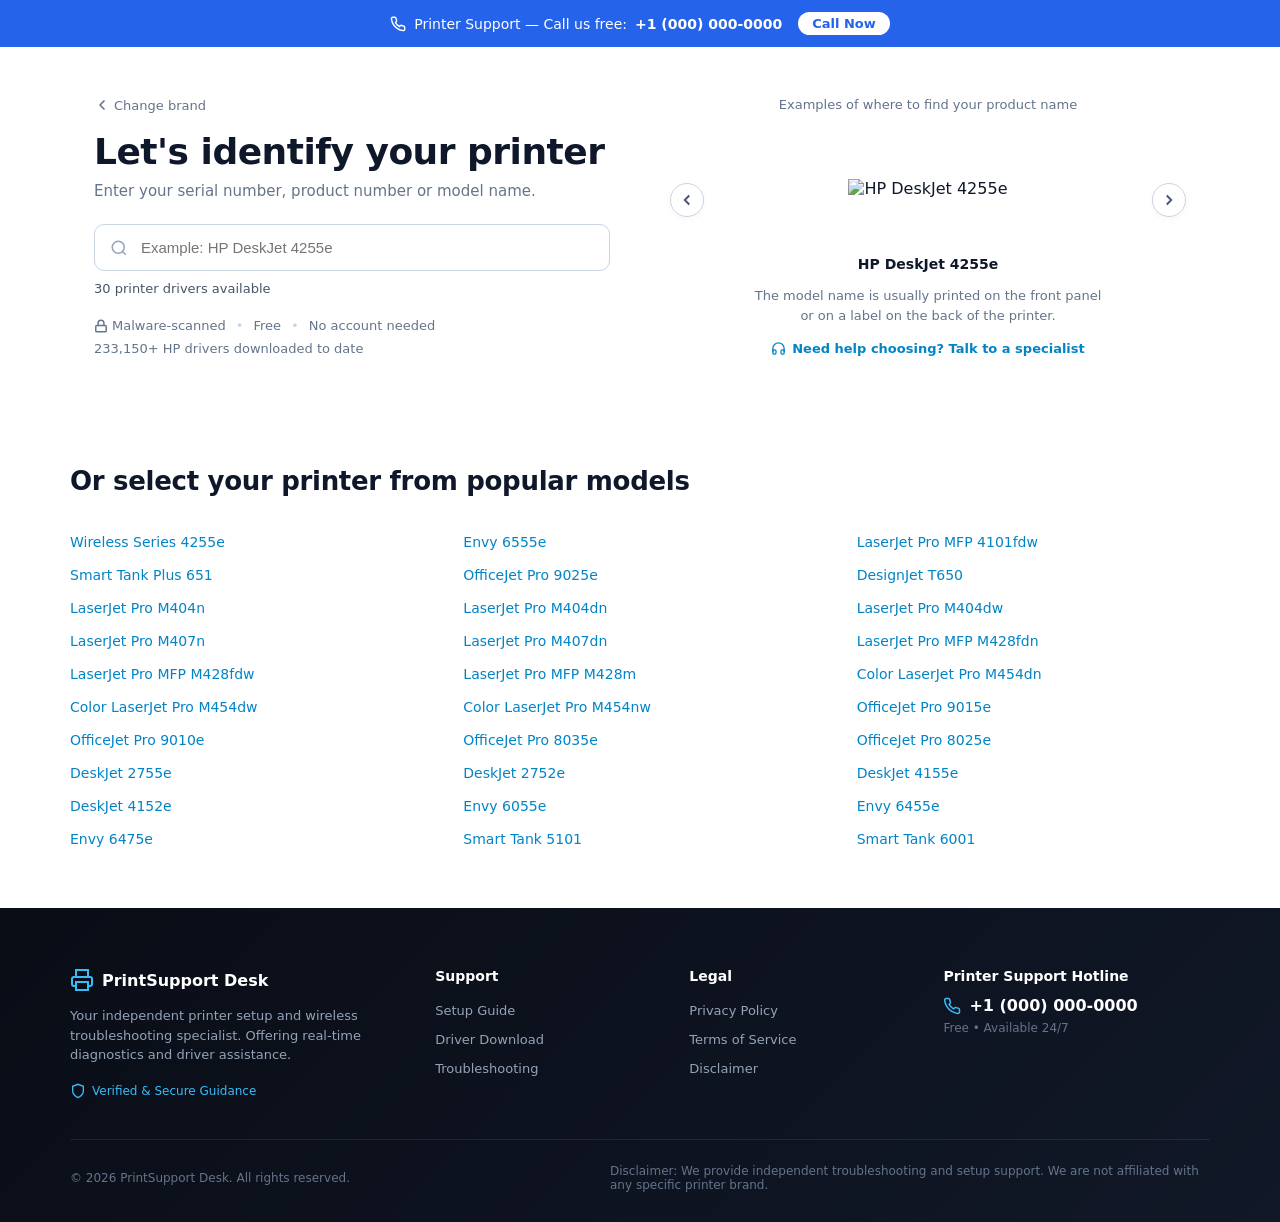
==== printers/hp/index.html @ 269436c1 "first commit" ====
<!DOCTYPE html>
<html lang="en">
<head>
     <meta charset="utf-8">
  <meta name="viewport" content="width=device-width, initial-scale=1">
  <meta name="theme-color" content="#0757a4">
  <meta name="description" content="Get help with HP printer setup, wireless connections, drivers, and print quality. Find guidance for popular HP Envy, OfficeJet, DeskJet, and LaserJet printers.">
  <meta name="robots" content="index, follow">
  <meta property="og:type" content="website">
  <meta property="og:title" content="HP Printer Support and Setup Help">
  <meta property="og:description" content="Find printer setup, Wi-Fi, driver, and print-quality help for popular HP printer families.">
  <title>HP Printer Support and Setup Help</title>
<link rel="stylesheet" href="../../styles/common.css">
<link rel="stylesheet" href="../../styles/hp.css">
  <link rel="preconnect" href="https://fonts.googleapis.com">
  <link rel="preconnect" href="https://fonts.gstatic.com" crossorigin>
  <link href="https://fonts.googleapis.com/css2?family=DM+Sans:wght@400;500;600;700&family=Manrope:wght@400;500;600;700;800&display=swap" rel="stylesheet">
</head>
<body>
    





<section class="printer-lookup-section">

  <!-- Top Blue Helpline Bar -->
  <div class="top-helpline-bar">
    <div class="helpline-content">
      <span class="helpline-text">
        <svg viewBox="0 0 24 24" width="16" height="16" fill="none" stroke="currentColor" stroke-width="2.2" stroke-linecap="round" stroke-linejoin="round"><path d="M22 16.92v3a2 2 0 0 1-2.18 2 19.79 19.79 0 0 1-8.63-3.07 19.5 19.5 0 0 1-6-6 19.79 19.79 0 0 1-3.07-8.67A2 2 0 0 1 4.11 2h3a2 2 0 0 1 2 1.72 12.84 12.84 0 0 0 .7 2.81 2 2 0 0 1-.45 2.11L8.09 9.91a16 16 0 0 0 6 6l1.27-1.27a2 2 0 0 1 2.11-.45 12.84 12.84 0 0 0 2.81.7A2 2 0 0 1 22 16.92z"></path></svg>
        Printer Support &mdash; Call us free: <strong>+1 (000) 000-0000</strong>
      </span>
      <a href="tel:+18559478895" class="call-now-pill">Call Now</a>
    </div>
  </div>

  <!-- Main Body Content -->
  <div class="lookup-body-container">
    <div class="lookup-grid">
      
      <!-- Left Column: Search & Details -->
      <div class="lookup-left">
        <a href="../index.html" class="back-link">
          <svg viewBox="0 0 24 24" width="16" height="16" fill="none" stroke="currentColor" stroke-width="2.5" stroke-linecap="round" stroke-linejoin="round"><polyline points="15 18 9 12 15 6"></polyline></svg>
          Change brand
        </a>

        <h1 class="lookup-title">Let's identify your printer</h1>
        <p class="lookup-subtitle">Enter your serial number, product number or model name.</p>

        <div class="search-box-wrapper">
          <span class="search-icon">
            <svg viewBox="0 0 24 24" width="18" height="18" fill="none" stroke="currentColor" stroke-width="2"><circle cx="11" cy="11" r="8"></circle><line x1="21" y1="21" x2="16.65" y2="16.65"></line></svg>
          </span>
          <input
            type="text"
            id="printer-model-search"
            class="search-input"
            placeholder="Example: HP DeskJet 4255e"
            aria-label="Search printer model"
            role="combobox"
            aria-autocomplete="list"
            aria-controls="printer-model-suggestions"
            aria-expanded="false"
            autocomplete="off"
          />
          <button type="button" class="search-clear" aria-label="Clear printer search" hidden>&times;</button>
          <ul class="model-suggestions" id="printer-model-suggestions" role="listbox" aria-label="Printer model suggestions" hidden></ul>
        </div>

        <span class="drivers-count">30 printer drivers available</span>

        <div class="features-row">
          <span><svg viewBox="0 0 24 24" width="14" height="14" fill="none" stroke="currentColor" stroke-width="2.5"><rect x="3" y="11" width="18" height="11" rx="2" ry="2"></rect><path d="M7 11V7a5 5 0 0 1 10 0v4"></path></svg> Malware-scanned</span>
          <span class="dot">&bull;</span>
          <span>Free</span>
          <span class="dot">&bull;</span>
          <span>No account needed</span>
        </div>

        <p class="download-stats">233,150+ HP drivers downloaded to date</p>
      </div>

      <!-- Right Column: Carousel with Image Tags -->
      <div class="lookup-right">
        <span class="carousel-caption-top">Examples of where to find your product name</span>

        <div class="carousel-wrapper">
          <button class="carousel-btn prev-btn" aria-label="Previous slide">
            <svg viewBox="0 0 24 24" width="18" height="18" fill="none" stroke="currentColor" stroke-width="2.5"><polyline points="15 18 9 12 15 6"></polyline></svg>
          </button>

          <div class="carousel-slides-container">
            <!-- Slide 1 -->
            <div class="carousel-slide active">
              <div class="slide-image-box">
                <!-- Replace src with your first printer image path -->
                <img src="path/to/printer-image-1.png" alt="HP DeskJet 4255e" class="carousel-img" />
              </div>
              <span class="slide-model-name">HP DeskJet 4255e</span>
            </div>

            <!-- Slide 2 -->
            <div class="carousel-slide">
              <div class="slide-image-box">
                <!-- Replace src with your second printer image path -->
                <img src="path/to/printer-image-2.png" alt="HP OfficeJet Pro 9015e" class="carousel-img" />
              </div>
              <span class="slide-model-name">HP OfficeJet Pro 9015e</span>
            </div>

            <!-- Slide 3 -->
            <div class="carousel-slide">
              <div class="slide-image-box">
                <!-- Replace src with your third printer image path -->
                <img src="path/to/printer-image-3.png" alt="HP Envy 6055e" class="carousel-img" />
              </div>
              <span class="slide-model-name">HP Envy 6055e</span>
            </div>
          </div>

          <button class="carousel-btn next-btn" aria-label="Next slide">
            <svg viewBox="0 0 24 24" width="18" height="18" fill="none" stroke="currentColor" stroke-width="2.5"><polyline points="9 18 15 12 9 6"></polyline></svg>
          </button>
        </div>

        <p class="model-location-tip">The model name is usually printed on the front panel or on a label on the back of the printer.</p>

        <a href="#specialist" class="specialist-link">
          <svg viewBox="0 0 24 24" width="15" height="15" fill="none" stroke="currentColor" stroke-width="2"><path d="M3 18v-6a9 9 0 0 1 18 0v6"></path><path d="M21 19a2 2 0 0 1-2 2h-1a2 2 0 0 1-2-2v-3a2 2 0 0 1 2-2h3zM3 19a2 2 0 0 0 2 2h1a2 2 0 0 0 2-2v-3a2 2 0 0 0-2-2H3z"></path></svg>
          Need help choosing? Talk to a specialist
        </a>
      </div>

    </div>
  </div>

</section>









<section class="popular-models-section">
  <link rel="stylesheet" href="styles.css">

  <div class="popular-container">
    <h2 class="popular-title">Or select your printer from popular models</h2>

    <div class="models-grid">
      <!-- Column 1 -->
      <ul class="models-list">
        <li><a href="#model-1">Wireless Series 4255e</a></li>
        <li><a href="#model-2">Smart Tank Plus 651</a></li>
        <li><a href="#model-3">LaserJet Pro M404n</a></li>
        <li><a href="#model-4">LaserJet Pro M407n</a></li>
        <li><a href="#model-5">LaserJet Pro MFP M428fdw</a></li>
        <li><a href="#model-6">Color LaserJet Pro M454dw</a></li>
        <li><a href="#model-7">OfficeJet Pro 9010e</a></li>
        <li><a href="#model-8">DeskJet 2755e</a></li>
        <li><a href="#model-9">DeskJet 4152e</a></li>
        <li><a href="#model-10">Envy 6475e</a></li>
      </ul>

      <!-- Column 2 -->
      <ul class="models-list">
        <li><a href="#model-11">Envy 6555e</a></li>
        <li><a href="#model-12">OfficeJet Pro 9025e</a></li>
        <li><a href="#model-13">LaserJet Pro M404dn</a></li>
        <li><a href="#model-14">LaserJet Pro M407dn</a></li>
        <li><a href="#model-15">LaserJet Pro MFP M428m</a></li>
        <li><a href="#model-16">Color LaserJet Pro M454nw</a></li>
        <li><a href="#model-17">OfficeJet Pro 8035e</a></li>
        <li><a href="#model-18">DeskJet 2752e</a></li>
        <li><a href="#model-19">Envy 6055e</a></li>
        <li><a href="#model-20">Smart Tank 5101</a></li>
      </ul>

      <!-- Column 3 -->
      <ul class="models-list">
        <li><a href="#model-21">LaserJet Pro MFP 4101fdw</a></li>
        <li><a href="#model-22">DesignJet T650</a></li>
        <li><a href="#model-23">LaserJet Pro M404dw</a></li>
        <li><a href="#model-24">LaserJet Pro MFP M428fdn</a></li>
        <li><a href="#model-25">Color LaserJet Pro M454dn</a></li>
        <li><a href="#model-26">OfficeJet Pro 9015e</a></li>
        <li><a href="#model-27">OfficeJet Pro 8025e</a></li>
        <li><a href="#model-28">DeskJet 4155e</a></li>
        <li><a href="#model-29">Envy 6455e</a></li>
        <li><a href="#model-30">Smart Tank 6001</a></li>
      </ul>
    </div>
  </div>
</section>



























<footer class="footer-section">
  <link rel="stylesheet" href="styles.css">

  <div class="footer-container">
    <div class="footer-top">
      <!-- Left Info Column -->
      <div class="footer-brand-col">
        <div class="footer-logo">
          <svg viewBox="0 0 24 24" width="24" height="24" fill="none" stroke="currentColor" stroke-width="2">
            <polyline points="6 9 6 2 18 2 18 9"></polyline>
            <path d="M6 18H4a2 2 0 0 1-2-2v-5a2 2 0 0 1 2-2h16a2 2 0 0 1 2 2v5a2 2 0 0 1-2 2h-2"></path>
            <rect x="6" y="14" width="12" height="8"></rect>
          </svg>
          <span>PrintSupport Desk</span>
        </div>
        <p class="footer-desc">
          Your independent printer setup and wireless troubleshooting specialist. Offering real-time diagnostics and driver assistance.
        </p>
        <div class="secure-badge">
          <svg viewBox="0 0 24 24" width="16" height="16" fill="none" stroke="currentColor" stroke-width="2"><path d="M12 22s8-4 8-10V5l-8-3-8 3v7c0 6 8 10 8 10z"></path></svg>
          <span>Verified & Secure Guidance</span>
        </div>
      </div>

      <!-- Quick Links -->
      <div class="footer-nav-col">
        <h4>Support</h4>
        <ul>
          <li><a href="/printers/hp/">Setup Guide</a></li>
          <li><a href="/printers/hp/">Driver Download</a></li>
          <li><a href="/printers/hp/">Troubleshooting</a></li>
        </ul>
      </div>

      <!-- Legal Links -->
      <div class="footer-nav-col">
        <h4>Legal</h4>
        <ul>
          <li><a href="#privacy">Privacy Policy</a></li>
          <li><a href="#terms">Terms of Service</a></li>
          <li><a href="#disclaimer">Disclaimer</a></li>
        </ul>
      </div>

      <!-- Hotline Column -->
      <div class="footer-hotline-col">
        <h4>Printer Support Hotline</h4>
        <a href="tel:+10000000000" class="hotline-number">
          <svg viewBox="0 0 24 24" width="18" height="18" fill="none" stroke="currentColor" stroke-width="2"><path d="M22 16.92v3a2 2 0 0 1-2.18 2 19.79 19.79 0 0 1-8.63-3.07 19.5 19.5 0 0 1-6-6 19.79 19.79 0 0 1-3.07-8.67A2 2 0 0 1 4.11 2h3a2 2 0 0 1 2 1.72 12.84 12.84 0 0 0 .7 2.81 2 2 0 0 1-.45 2.11L8.09 9.91a16 16 0 0 0 6 6l1.27-1.27a2 2 0 0 1 2.11-.45 12.84 12.84 0 0 0 2.81.7A2 2 0 0 1 22 16.92z"></path></svg>
          +1 (000) 000-0000
        </a>
        <span class="hotline-sub">Free • Available 24/7</span>
      </div>
    </div>

    <div class="footer-divider"></div>

    <!-- Bottom Copyright & Disclaimer -->
    <div class="footer-bottom">
      <p>&copy; 2026 PrintSupport Desk. All rights reserved.</p>
      <p class="disclaimer-text">
        Disclaimer: We provide independent troubleshooting and setup support. We are not affiliated with any specific printer brand.
      </p>
    </div>
  </div>
</footer>










  <!-- Carousel Script -->
  <script>
    const modelSearch = document.querySelector('#printer-model-search');
    const popularModelLinks = document.querySelectorAll('.popular-models-section .models-list a');
    const suggestionsList = document.querySelector('#printer-model-suggestions');
    const clearSearchButton = document.querySelector('.search-clear');
    const printerModels = Array.from(popularModelLinks, (link) => link.textContent.trim()).filter(Boolean);
    let activeSuggestionIndex = -1;

    function closeSuggestions() {
      suggestionsList.hidden = true;
      modelSearch.setAttribute('aria-expanded', 'false');
      modelSearch.removeAttribute('aria-activedescendant');
      activeSuggestionIndex = -1;
    }

    function selectModel(modelName) {
      modelSearch.value = modelName;
      clearSearchButton.hidden = false;
      closeSuggestions();
      modelSearch.focus();
    }

    function setActiveSuggestion(index) {
      const options = suggestionsList.querySelectorAll('[role="option"]');
      if (!options.length) return;

      activeSuggestionIndex = (index + options.length) % options.length;
      options.forEach((option, optionIndex) => {
        const isActive = optionIndex === activeSuggestionIndex;
        option.setAttribute('aria-selected', String(isActive));
        option.classList.toggle('is-active', isActive);
      });

      modelSearch.setAttribute('aria-activedescendant', options[activeSuggestionIndex].id);
      options[activeSuggestionIndex].scrollIntoView({ block: 'nearest' });
    }

    function renderSuggestions() {
      const query = modelSearch.value.trim().toLocaleLowerCase();
      clearSearchButton.hidden = query.length === 0;
      suggestionsList.replaceChildren();
      activeSuggestionIndex = -1;

      if (!query) {
        closeSuggestions();
        return;
      }

      const matches = printerModels
        .filter((modelName) => modelName.toLocaleLowerCase().includes(query))
        .slice(0, 5);

      if (!matches.length) {
        closeSuggestions();
        return;
      }

      matches.forEach((modelName, index) => {
        const option = document.createElement('li');
        option.id = `printer-model-option-${index}`;
        option.className = 'model-suggestion';
        option.setAttribute('role', 'option');
        option.setAttribute('aria-selected', 'false');
        option.textContent = `HP ${modelName}`;
        option.addEventListener('mousedown', (event) => event.preventDefault());
        option.addEventListener('click', () => selectModel(`HP ${modelName}`));
        suggestionsList.append(option);
      });

      suggestionsList.hidden = false;
      modelSearch.setAttribute('aria-expanded', 'true');
    }

    modelSearch.addEventListener('input', renderSuggestions);
    modelSearch.addEventListener('keydown', (event) => {
      const options = suggestionsList.querySelectorAll('[role="option"]');

      if (event.key === 'ArrowDown' && options.length) {
        event.preventDefault();
        setActiveSuggestion(activeSuggestionIndex + 1);
      } else if (event.key === 'ArrowUp' && options.length) {
        event.preventDefault();
        setActiveSuggestion(activeSuggestionIndex - 1);
      } else if (event.key === 'Enter' && activeSuggestionIndex >= 0) {
        event.preventDefault();
        options[activeSuggestionIndex].click();
      } else if (event.key === 'Escape') {
        closeSuggestions();
      }
    });

    clearSearchButton.addEventListener('click', () => {
      modelSearch.value = '';
      clearSearchButton.hidden = true;
      closeSuggestions();
      modelSearch.focus();
    });

    document.addEventListener('click', (event) => {
      if (!event.target.closest('.search-box-wrapper')) {
        closeSuggestions();
      }
    });

    popularModelLinks.forEach((link) => {
      const modelName = link.textContent.trim();
      link.addEventListener('click', (event) => {
        event.preventDefault();
        selectModel(`HP ${modelName}`);
      });
    });

    const slides = document.querySelectorAll('.carousel-slide');
    const prevBtn = document.querySelector('.prev-btn');
    const nextBtn = document.querySelector('.next-btn');
    let currentIndex = 0;

    function showSlide(index) {
      slides.forEach((slide, i) => {
        slide.classList.toggle('active', i === index);
      });
    }

    nextBtn.addEventListener('click', () => {
      currentIndex = (currentIndex + 1) % slides.length;
      showSlide(currentIndex);
    });

    prevBtn.addEventListener('click', () => {
      currentIndex = (currentIndex - 1 + slides.length) % slides.length;
      showSlide(currentIndex);
    });
  </script>
</body>
</html>
---- styles/common.css ----
.footer-section {
  width: 100%;
  background: linear-gradient(135deg, #090d16 0%, #111827 100%);
  font-family: system-ui, -apple-system, BlinkMacSystemFont, 'Segoe UI', Roboto, sans-serif;
  color: #94a3b8;
  padding: 60px 24px 30px 24px;
  box-sizing: border-box;
}

.footer-container {
  max-width: 1140px;
  margin: 0 auto;
}

.footer-top {
  display: grid;
  grid-template-columns: 1.5fr 1fr 1fr 1.2fr;
  gap: 32px;
  margin-bottom: 40px;
}

/* Brand Column */
.footer-brand-col {
  display: flex;
  flex-direction: column;
  gap: 14px;
}

.footer-logo {
  display: flex;
  align-items: center;
  gap: 8px;
  color: #ffffff;
  font-size: 16px;
  font-weight: 700;
}

.footer-logo svg {
  color: #38bdf8;
}

.footer-desc {
  font-size: 13px;
  line-height: 1.5;
  color: #94a3b8;
  margin: 0;
}

.secure-badge {
  display: inline-flex;
  align-items: center;
  gap: 6px;
  font-size: 12px;
  color: #38bdf8;
  margin-top: 4px;
}

/* Nav Columns */
.footer-nav-col h4 {
  color: #ffffff;
  font-size: 14px;
  font-weight: 600;
  margin: 0 0 16px 0;
}

.footer-nav-col ul {
  list-style: none;
  padding: 0;
  margin: 0;
  display: flex;
  flex-direction: column;
  gap: 10px;
}

.footer-nav-col a {
  color: #94a3b8;
  font-size: 13px;
  text-decoration: none;
  transition: color 0.2s ease;
}

.footer-nav-col a:hover {
  color: #38bdf8;
}

/* Hotline Column */
.footer-hotline-col h4 {
  color: #ffffff;
  font-size: 14px;
  font-weight: 600;
  margin: 0 0 12px 0;
}

.hotline-number {
  display: inline-flex;
  align-items: center;
  gap: 8px;
  color: #ffffff;
  font-size: 16px;
  font-weight: 700;
  text-decoration: none;
  margin-bottom: 6px;
  transition: color 0.2s ease;
}

.hotline-number svg {
  color: #38bdf8;
}

.hotline-number:hover {
  color: #38bdf8;
}

.hotline-sub {
  display: block;
  font-size: 12px;
  color: #64748b;
}

/* Divider */
.footer-divider {
  width: 100%;
  height: 1px;
  background-color: rgba(255, 255, 255, 0.08);
  margin-bottom: 24px;
}

/* Bottom Copyright & Disclaimer */
.footer-bottom {
  display: flex;
  justify-content: space-between;
  align-items: center;
  font-size: 12px;
  color: #64748b;
  flex-wrap: wrap;
  gap: 12px;
}

.footer-bottom p {
  margin: 0;
}

.disclaimer-text {
  max-width: 600px;
}

/* Responsive Styling */
@media (max-width: 900px) {
  .footer-top {
    grid-template-columns: repeat(2, 1fr);
    gap: 36px;
  }
}

@media (max-width: 540px) {
  .footer-top {
    grid-template-columns: 1fr;
  }
  .footer-bottom {
    flex-direction: column;
    align-items: flex-start;
  }
}
---- styles/hp.css ----
:root {
  color-scheme: light;
  --blue: #078bd0;
  --blue-dark: #0757a4;
  --navy: #102f4b;
  --white: #fff;
  --serif: "Manrope", "DM Sans", sans-serif;
  --sans: "DM Sans", Arial, sans-serif;
}

* {
  box-sizing: border-box;
}

html,
body {
  min-width: 320px;
  min-height: 100%;
  margin: 0;
}

body {
  color: var(--navy);
  font-family: var(--sans);
  -webkit-font-smoothing: antialiased;
}



















.printer-lookup-section {
  width: 100%;
  background-color: #ffffff;
  font-family: system-ui, -apple-system, BlinkMacSystemFont, 'Segoe UI', Roboto, sans-serif;
  color: #0f172a;
  box-sizing: border-box;
}

/* Top Blue Helpline Bar */
.top-helpline-bar {
  width: 100%;
  background: #2563eb;
  color: #ffffff;
  padding: 12px 24px;
  display: flex;
  justify-content: center;
  align-items: center;
  box-sizing: border-box;
}

.helpline-content {
  max-width: 1140px;
  width: 100%;
  display: flex;
  align-items: center;
  justify-content: center;
  gap: 16px;
  flex-wrap: wrap;
}

.helpline-text {
  display: inline-flex;
  align-items: center;
  gap: 8px;
  font-size: 14px;
  font-weight: 400;
}

.call-now-pill {
  background: #ffffff;
  color: #2563eb;
  font-size: 13px;
  font-weight: 700;
  padding: 4px 14px;
  border-radius: 20px;
  text-decoration: none;
  transition: background 0.2s ease, transform 0.2s ease;
}

.call-now-pill:hover {
  background: #f8fafc;
  transform: translateY(-1px);
}

/* Main Body Section */
.lookup-body-container {
  max-width: 1140px;
  margin: 0 auto;
  padding: 50px 24px;
}

.lookup-grid {
  display: grid;
  grid-template-columns: 1fr 1fr;
  gap: 60px;
  align-items: flex-start;
}

/* Left Column Styling */
.lookup-left {
  display: flex;
  flex-direction: column;
  align-items: flex-start;
}

.back-link {
  display: inline-flex;
  align-items: center;
  gap: 4px;
  font-size: 13px;
  color: #64748b;
  text-decoration: none;
  font-weight: 500;
  margin-bottom: 18px;
  transition: color 0.2s ease;
}

.back-link:hover {
  color: #0284c7;
}

.lookup-title {
  font-size: 36px;
  font-weight: 800;
  color: #0f172a;
  margin: 0 0 10px 0;
  letter-spacing: -0.5px;
}

.lookup-subtitle {
  font-size: 15px;
  color: #64748b;
  margin: 0 0 24px 0;
}

.search-box-wrapper {
  position: relative;
  width: 100%;
  margin-bottom: 10px;
  z-index: 5;
}

.search-icon {
  position: absolute;
  left: 16px;
  top: 50%;
  transform: translateY(-50%);
  color: #94a3b8;
  display: flex;
  align-items: center;
}

.search-input {
  width: 100%;
  padding: 14px 46px 14px 46px;
  font-size: 15px;
  border: 1px solid #cbd5e1;
  border-radius: 10px;
  outline: none;
  box-sizing: border-box;
  transition: border-color 0.2s ease, box-shadow 0.2s ease;
}

.search-input:focus {
  border-color: #2563eb;
  box-shadow: 0 0 0 3px rgba(37, 99, 235, 0.15);
}

.search-clear {
  position: absolute;
  top: 50%;
  right: 12px;
  display: grid;
  width: 28px;
  height: 28px;
  padding: 0;
  place-items: center;
  transform: translateY(-50%);
  border: 0;
  border-radius: 50%;
  background: transparent;
  color: #94a3b8;
  cursor: pointer;
  font: inherit;
  font-size: 23px;
  line-height: 1;
}

.search-clear:hover {
  background: #f1f5f9;
  color: #475569;
}

.search-clear[hidden],
.model-suggestions[hidden] {
  display: none;
}

.model-suggestions {
  position: absolute;
  z-index: 10;
  top: calc(100% + 7px);
  right: 0;
  left: 0;
  max-height: 260px;
  margin: 0;
  padding: 0;
  overflow-y: auto;
  border: 1px solid #dbe2ea;
  border-radius: 10px;
  background: #fff;
  box-shadow: 0 12px 24px rgba(15, 23, 42, .12);
  list-style: none;
}

.model-suggestion {
  min-height: 56px;
  display: flex;
  padding: 12px 20px;
  align-items: center;
  border-bottom: 1px solid #eef1f5;
  color: #475569;
  cursor: pointer;
  font-size: 15px;
  transition: background-color .15s ease, color .15s ease;
}

.model-suggestion:last-child {
  border-bottom: 0;
}

.model-suggestion:hover,
.model-suggestion.is-active {
  background: #f3f8ff;
  color: #0f172a;
}

.drivers-count {
  font-size: 13px;
  color: #475569;
  font-weight: 500;
  margin-bottom: 22px;
}

.features-row {
  display: flex;
  align-items: center;
  gap: 10px;
  font-size: 13px;
  color: #64748b;
  margin-bottom: 8px;
  flex-wrap: wrap;
}

.features-row span {
  display: inline-flex;
  align-items: center;
  gap: 4px;
}

.dot {
  color: #cbd5e1;
}

.download-stats {
  font-size: 13px;
  color: #64748b;
  margin: 0;
}

/* Right Column (Carousel) Styling */
.lookup-right {
  display: flex;
  flex-direction: column;
  align-items: center;
  text-align: center;
}

.carousel-caption-top {
  font-size: 13px;
  color: #64748b;
  margin-bottom: 16px;
}

.carousel-wrapper {
  position: relative;
  width: 100%;
  display: flex;
  align-items: center;
  justify-content: space-between;
  margin-bottom: 14px;
}

.carousel-slides-container {
  flex: 1;
  position: relative;
  min-height: 140px;
  display: flex;
  align-items: center;
  justify-content: center;
  overflow: hidden;
}

.carousel-slide {
  position: absolute;
  opacity: 0;
  visibility: hidden;
  transition: opacity 0.3s ease;
  display: flex;
  flex-direction: column;
  align-items: center;
  gap: 8px;
  width: 100%;
}

.carousel-slide.active {
  opacity: 1;
  visibility: visible;
  position: relative;
}

.slide-image-box {
  width: 100%;
  max-width: 240px;
  height: 120px;
  display: flex;
  align-items: center;
  justify-content: center;
}

.carousel-img {
  max-width: 100%;
  max-height: 120px;
  object-fit: contain;
}

.slide-model-name {
  font-size: 14px;
  font-weight: 600;
  color: #0f172a;
}

.carousel-btn {
  background: #ffffff;
  border: 1px solid #cbd5e1;
  border-radius: 50%;
  width: 34px;
  height: 34px;
  display: flex;
  align-items: center;
  justify-content: center;
  cursor: pointer;
  color: #475569;
  box-shadow: 0 2px 6px rgba(0, 0, 0, 0.04);
  transition: background 0.2s ease, border-color 0.2s ease;
  z-index: 2;
  flex-shrink: 0;
}

.carousel-btn:hover {
  background: #f1f5f9;
  border-color: #94a3b8;
  color: #0f172a;
}

.model-location-tip {
  font-size: 13px;
  color: #64748b;
  line-height: 1.5;
  margin: 0 0 16px 0;
  max-width: 360px;
}

.specialist-link {
  display: inline-flex;
  align-items: center;
  gap: 6px;
  font-size: 13px;
  font-weight: 600;
  color: #0284c7;
  text-decoration: none;
  transition: color 0.2s ease;
}

.specialist-link:hover {
  color: #0369a1;
}

/* Responsive Scaling */
@media (max-width: 900px) {
  .lookup-grid {
    grid-template-columns: 1fr;
    gap: 40px;
  }
  .lookup-title {
    font-size: 28px;
  }
  .helpline-content {
    flex-direction: column;
    gap: 8px;
    text-align: center;
  }
}

















.popular-models-section {
  width: 100%;
  background-color: #ffffff;
  font-family: system-ui, -apple-system, BlinkMacSystemFont, 'Segoe UI', Roboto, sans-serif;
  color: #0f172a;
  padding: 60px 24px;
  box-sizing: border-box;
}

.popular-container {
  max-width: 1140px;
  margin: 0 auto;
}

.popular-title {
  font-size: 26px;
  font-weight: 700;
  color: #0f172a;
  margin: 0 0 36px 0;
  letter-spacing: -0.3px;
}

.models-grid {
  display: grid;
  grid-template-columns: repeat(3, 1fr);
  gap: 40px;
}

.models-list {
  list-style: none;
  padding: 0;
  margin: 0;
  display: flex;
  flex-direction: column;
  gap: 14px;
}

.models-list li a {
  color: #0284c7;
  font-size: 14px;
  text-decoration: none;
  transition: color 0.2s ease, transform 0.1s ease;
  display: inline-block;
}

.models-list li a:hover {
  color: #0369a1;
  text-decoration: underline;
}

/* Responsive Breakpoints */
@media (max-width: 850px) {
  .models-grid {
    grid-template-columns: repeat(2, 1fr);
    gap: 30px;
  }
}

@media (max-width: 540px) {
  .models-grid {
    grid-template-columns: 1fr;
    gap: 20px;
  }
  .popular-title {
    font-size: 22px;
  }
}
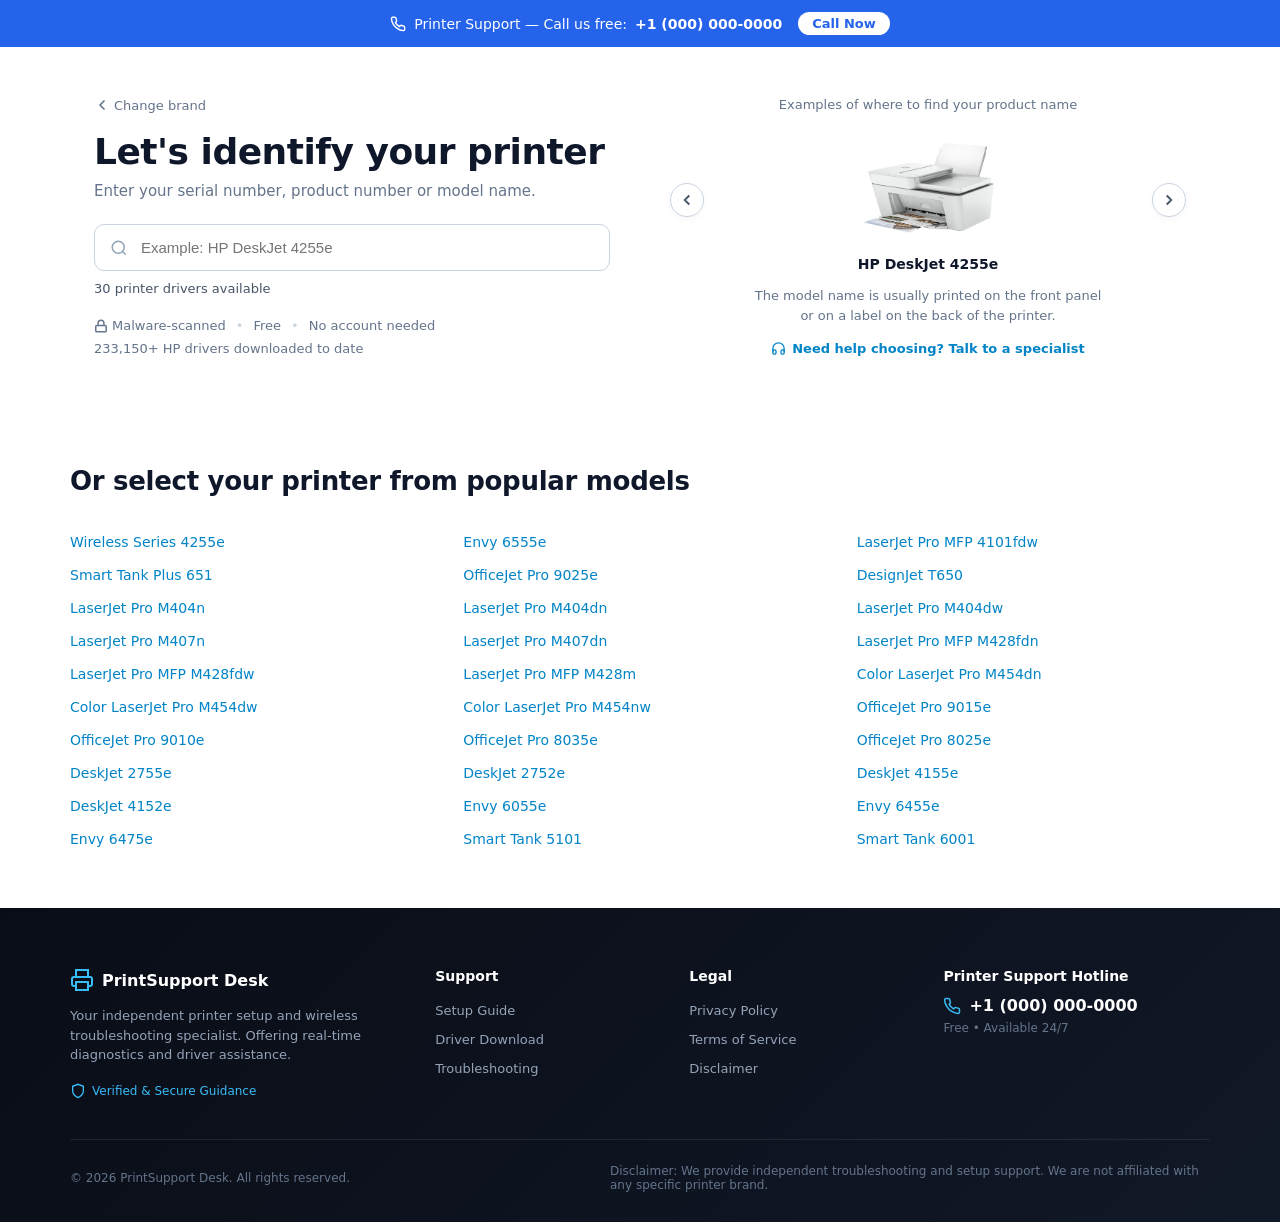
==== commit fcecd37e: "update" ====
--- a/printers/hp/index.html
+++ b/printers/hp/index.html
@@ -97,7 +97,7 @@
             <div class="carousel-slide active">
               <div class="slide-image-box">
                 <!-- Replace src with your first printer image path -->
-                <img src="path/to/printer-image-1.png" alt="HP DeskJet 4255e" class="carousel-img" />
+                <img src="../../images/slide-1.jpg" alt="HP DeskJet 4255e" class="carousel-img" />
               </div>
               <span class="slide-model-name">HP DeskJet 4255e</span>
             </div>
@@ -106,16 +106,16 @@
             <div class="carousel-slide">
               <div class="slide-image-box">
                 <!-- Replace src with your second printer image path -->
-                <img src="path/to/printer-image-2.png" alt="HP OfficeJet Pro 9015e" class="carousel-img" />
+                <img src="../../images/slide-2.jpg" alt="HP OfficeJet Pro 9015e" class="carousel-img" />
               </div>
-              <span class="slide-model-name">HP OfficeJet Pro 9015e</span>
+              <span class="slide-model-name">HP LaserJet Pro MFP 4101fdw</span>
             </div>
 
             <!-- Slide 3 -->
             <div class="carousel-slide">
               <div class="slide-image-box">
                 <!-- Replace src with your third printer image path -->
-                <img src="path/to/printer-image-3.png" alt="HP Envy 6055e" class="carousel-img" />
+                <img src="../../images/slide-3.jpg" alt="HP Envy 6055e" class="carousel-img" />
               </div>
               <span class="slide-model-name">HP Envy 6055e</span>
             </div>
@@ -148,8 +148,6 @@
 
 
 <section class="popular-models-section">
-  <link rel="stylesheet" href="styles.css">
-
   <div class="popular-container">
     <h2 class="popular-title">Or select your printer from popular models</h2>
 
@@ -226,8 +224,6 @@
 
 
 <footer class="footer-section">
-  <link rel="stylesheet" href="styles.css">
-
   <div class="footer-container">
     <div class="footer-top">
       <!-- Left Info Column -->
